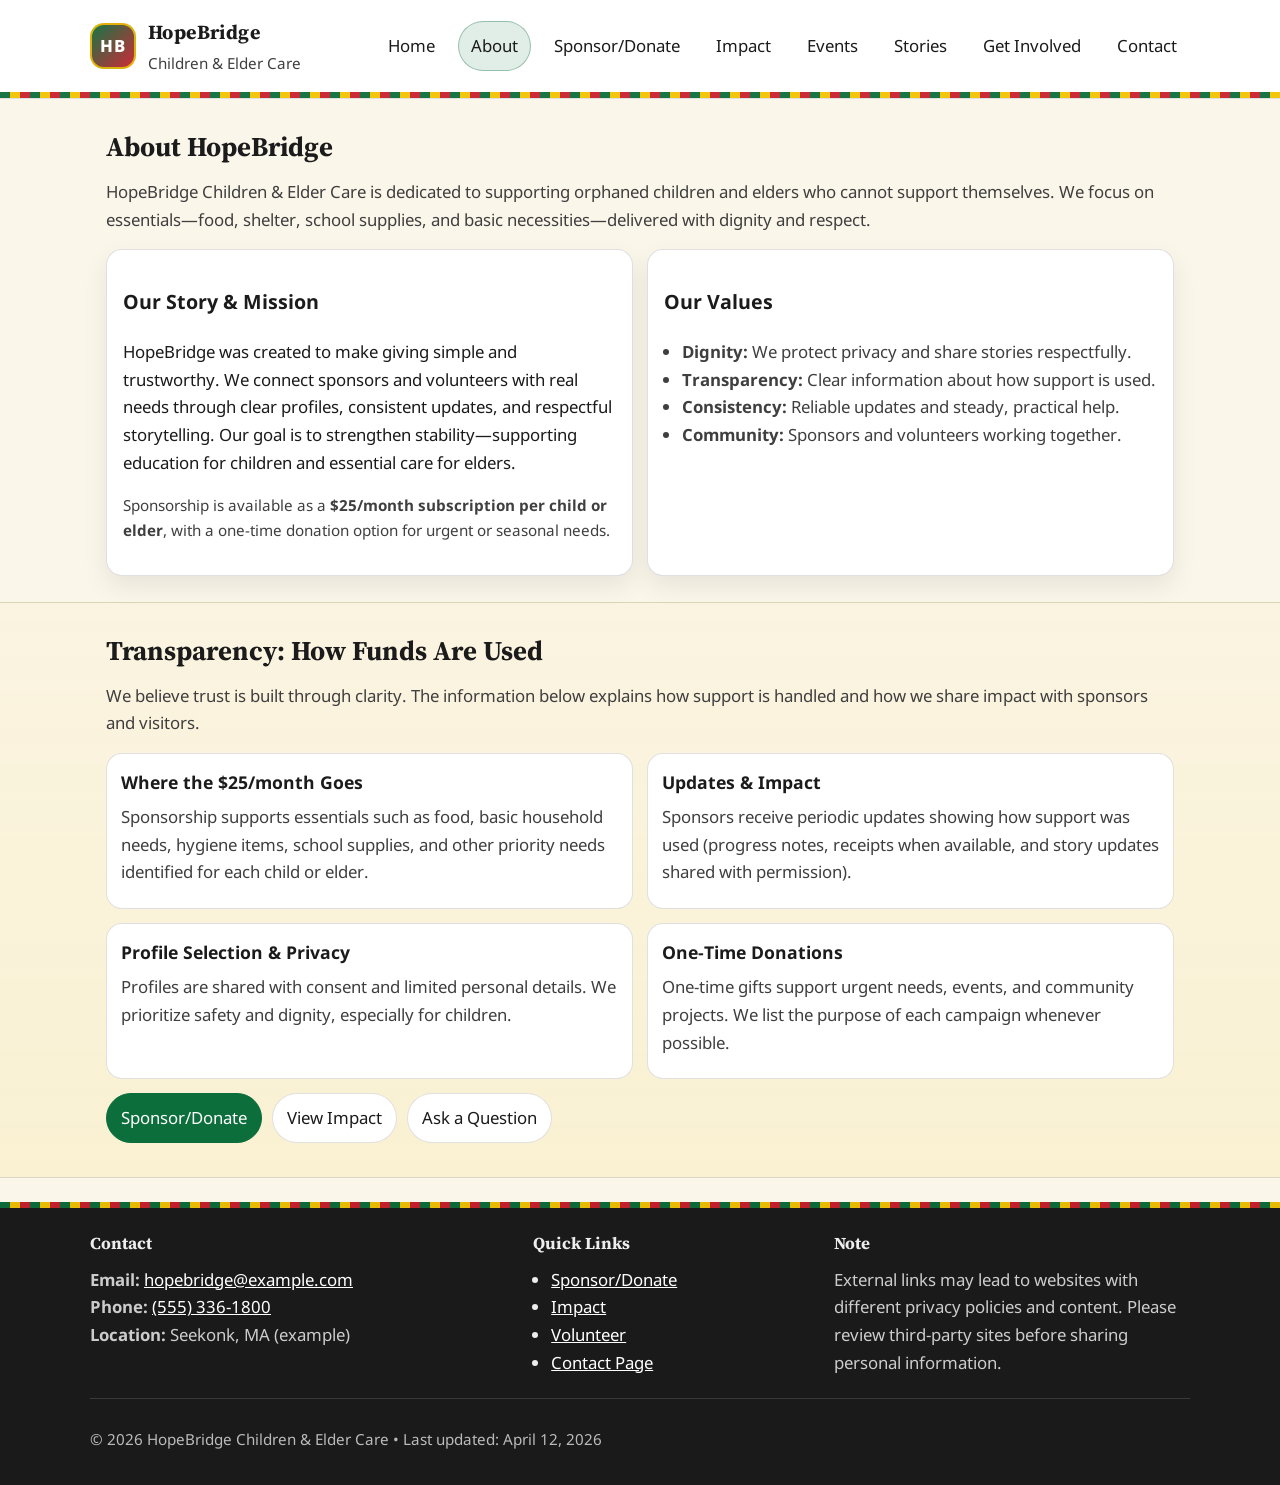
==== about/index.html @ 4f67c6a4 "intial commit" ====
<!doctype html>
<html lang="en">

<head>
    <meta charset="utf-8" />
    <meta name="viewport" content="width=device-width, initial-scale=1" />
    <title>About | HopeBridge Children &amp; Elder Care</title>
    <meta name="description" content="Learn HopeBridge’s story, mission, values, and how funds are used with transparency." />
    <link rel="stylesheet" href="../css/styles.css" />
</head>

<body>
    <a class="skip-link" href="#main">Skip to main content</a>

    <header class="site-header">
        <div class="wrap header-inner">
            <div class="brand">
                <div class="logo" aria-hidden="true">HB</div>
                <div>
                    <h1 class="site-title">HopeBridge</h1>
                    <p class="site-subtitle">Children &amp; Elder Care</p>
                </div>
            </div>

            <nav class="site-nav" aria-label="Primary navigation">
                <ul>
                    <li><a href="../index.html">Home</a></li>
                    <li><a href="index.html" aria-current="page">About</a></li>
                    <li><a href="../sponsor/index.html">Sponsor/Donate</a></li>
                    <li><a href="../impact.html">Impact</a></li>
                    <li><a href="../events.html">Events</a></li>
                    <li><a href="../stories/index.html">Stories</a></li>
                    <li><a href="../get-involved/index.html">Get Involved</a></li>
                    <li><a href="../contact.html">Contact</a></li>
                </ul>
            </nav>
        </div>
    </header>

    <main id="main">
        <section class="section">
            <div class="wrap">
                <h2 class="section-title">About HopeBridge</h2>
                <p class="section-lead">
                    HopeBridge Children &amp; Elder Care is dedicated to supporting orphaned children and elders who cannot support themselves. We focus on essentials—food, shelter, school supplies, and basic necessities—delivered with dignity and respect.
                </p>

                <div class="grid two">
                    <article class="card">
                        <h3>Our Story &amp; Mission</h3>
                        <p>
                            HopeBridge was created to make giving simple and trustworthy. We connect sponsors and volunteers with real needs through clear profiles, consistent updates, and respectful storytelling. Our goal is to strengthen stability—supporting education for children
                            and essential care for elders.
                        </p>
                        <p class="fineprint">
                            Sponsorship is available as a <strong>$25/month subscription per child or elder</strong>, with a one-time donation option for urgent or seasonal needs.
                        </p>
                    </article>

                    <article class="card">
                        <h3>Our Values</h3>
                        <ul class="checklist">
                            <li><strong>Dignity:</strong> We protect privacy and share stories respectfully.</li>
                            <li><strong>Transparency:</strong> Clear information about how support is used.</li>
                            <li><strong>Consistency:</strong> Reliable updates and steady, practical help.</li>
                            <li><strong>Community:</strong> Sponsors and volunteers working together.</li>
                        </ul>
                    </article>
                </div>
            </div>
        </section>

        <section class="section alt" id="transparency">
            <div class="wrap">
                <h2 class="section-title">Transparency: How Funds Are Used</h2>
                <p class="section-lead">
                    We believe trust is built through clarity. The information below explains how support is handled and how we share impact with sponsors and visitors.
                </p>

                <div class="grid two">
                    <article class="mini">
                        <h3>Where the $25/month Goes</h3>
                        <p>
                            Sponsorship supports essentials such as food, basic household needs, hygiene items, school supplies, and other priority needs identified for each child or elder.
                        </p>
                    </article>

                    <article class="mini">
                        <h3>Updates &amp; Impact</h3>
                        <p>
                            Sponsors receive periodic updates showing how support was used (progress notes, receipts when available, and story updates shared with permission).
                        </p>
                    </article>

                    <article class="mini">
                        <h3>Profile Selection &amp; Privacy</h3>
                        <p>
                            Profiles are shared with consent and limited personal details. We prioritize safety and dignity, especially for children.
                        </p>
                    </article>

                    <article class="mini">
                        <h3>One-Time Donations</h3>
                        <p>
                            One-time gifts support urgent needs, events, and community projects. We list the purpose of each campaign whenever possible.
                        </p>
                    </article>
                </div>

                <div class="cta-row" style="margin-top:14px;">
                    <a class="btn primary" href="../sponsor/index.html">Sponsor/Donate</a>
                    <a class="btn" href="../impact.html">View Impact</a>
                    <a class="btn" href="../contact.html">Ask a Question</a>
                </div>
            </div>
        </section>
    </main>

    <footer class="site-footer">
        <div class="wrap footer-inner">
            <div>
                <h2 class="footer-title">Contact</h2>
                <p class="footer-text">
                    <strong>Email:</strong> <a href="mailto:hopebridge@example.com">hopebridge@example.com</a><br />
                    <strong>Phone:</strong> <a href="tel:15553361800">(555) 336-1800</a><br />
                    <strong>Location:</strong> Seekonk, MA (example)
                </p>
            </div>

            <div>
                <h2 class="footer-title">Quick Links</h2>
                <ul class="footer-links">
                    <li><a href="../sponsor/index.html">Sponsor/Donate</a></li>
                    <li><a href="../impact.html">Impact</a></li>
                    <li><a href="../get-involved/index.html">Volunteer</a></li>
                    <li><a href="../contact.html">Contact Page</a></li>
                </ul>
            </div>

            <div>
                <h2 class="footer-title">Note</h2>
                <p class="footer-text">
                    External links may lead to websites with different privacy policies and content. Please review third-party sites before sharing personal information.
                </p>
            </div>
        </div>

        <div class="wrap footer-bottom">
            <p>© <span id="year">2026</span> HopeBridge Children &amp; Elder Care • Last updated: <time datetime="2026-04-12">April 12, 2026</time></p>
        </div>

        <script>
            document.getElementById("year").textContent = new Date().getFullYear();
        </script>
    </footer>
</body>

</html>
---- css/styles.css ----
/* HopeBridge – Ethiopian-inspired theme (clean + accessible) */

@import url("https://fonts.googleapis.com/css2?family=Noto+Sans+Ethiopic:wght@400;600;700&family=Source+Serif+4:opsz,wght@8..60,400;8..60,600&display=swap");
:root {
    /* Warm neutral base */
    --bg: #fbf6ea;
    /* warm parchment */
    --surface: #ffffff;
    /* cards */
    --ink: #1b1b1b;
    /* main text */
    --muted: #3f3f3f;
    /* secondary text */
    --border: rgba(0, 0, 0, 0.12);
    --shadow: 0 10px 25px rgba(0, 0, 0, 0.08);
    --radius: 16px;
    --max: 1100px;
    /* Ethiopian-inspired accents (flag-inspired, tuned for accessibility) */
    --green: #0b6e3b;
    --gold: #f2c300;
    --red: #c91f2d;
    /* Primary/secondary brand usage */
    --brand: var(--green);
    --accent: var(--red);
    /* “Tibeb” inspired stripe */
    --tibeb: repeating-linear-gradient( 90deg, rgba(11, 110, 59, 0.95) 0 10px, rgba(242, 195, 0, 0.95) 10px 20px, rgba(201, 31, 45, 0.95) 20px 30px);
}

* {
    box-sizing: border-box;
}

html {
    scroll-behavior: smooth;
}

body {
    margin: 0;
    background: var(--bg);
    color: var(--ink);
    font-family: "Noto Sans Ethiopic", system-ui, -apple-system, Segoe UI, Roboto, Arial, sans-serif;
    font-size: 1.05rem;
    line-height: 1.65;
}


/* Layout helpers */

.wrap {
    max-width: var(--max);
    margin: 0 auto;
    padding: 0 16px;
}


/* Skip link */

.skip-link {
    position: absolute;
    left: -9999px;
    top: 12px;
    background: #000;
    color: #fff;
    padding: 10px 12px;
    border-radius: 12px;
    text-decoration: underline;
}

.skip-link:focus {
    left: 12px;
}


/* Header + Ethiopian stripe accent */

.site-header {
    background: var(--surface);
    border-bottom: 1px solid var(--border);
    position: relative;
}

.site-header::after {
    content: "";
    display: block;
    height: 6px;
    background: var(--tibeb);
}


/* Header inner */

.header-inner {
    display: flex;
    gap: 18px;
    align-items: center;
    justify-content: space-between;
    padding: 16px 0;
    flex-wrap: wrap;
}

.brand {
    display: flex;
    align-items: center;
    gap: 12px;
}


/* Simple “HB” mark with Ethiopian colors */

.logo {
    width: 46px;
    height: 46px;
    border-radius: 14px;
    background: linear-gradient(135deg, rgba(11, 110, 59, 0.95), rgba(201, 31, 45, 0.95));
    color: #fff;
    display: grid;
    place-items: center;
    font-weight: 800;
    letter-spacing: 0.06em;
    border: 2px solid rgba(242, 195, 0, 0.85);
}

.site-title {
    margin: 0;
    font-size: 1.25rem;
    letter-spacing: 0.02em;
    font-family: "Source Serif 4", Georgia, serif;
    /* elegant, calm */
}

.site-subtitle {
    margin: 2px 0 0;
    color: var(--muted);
    font-size: 0.95rem;
}


/* Navigation */

.site-nav ul {
    list-style: none;
    margin: 0;
    padding: 0;
    display: flex;
    gap: 10px;
    flex-wrap: wrap;
}

.site-nav a {
    display: inline-block;
    padding: 10px 12px;
    border-radius: 999px;
    text-decoration: none;
    color: var(--ink);
    border: 1px solid transparent;
}

.site-nav a:hover {
    border-color: var(--border);
    background: rgba(11, 110, 59, 0.06);
}

.site-nav a[aria-current="page"] {
    border-color: rgba(11, 110, 59, 0.35);
    background: rgba(11, 110, 59, 0.12);
}


/* Sections */

.section {
    padding: 26px 0;
}


/* Soft “woven” feeling without being busy */

.section.alt {
    background: linear-gradient(0deg, rgba(242, 195, 0, 0.10), rgba(242, 195, 0, 0.04));
    border-top: 1px solid var(--border);
    border-bottom: 1px solid var(--border);
}

.section-title {
    margin: 0 0 8px;
    font-size: 1.7rem;
    font-family: "Source Serif 4", Georgia, serif;
}

.section-lead {
    margin: 0 0 16px;
    color: var(--muted);
}


/* Hero */

.hero {
    padding: 34px 0;
}

.hero-inner {
    display: grid;
    grid-template-columns: 1.35fr 0.65fr;
    gap: 18px;
    align-items: start;
}

.hero-copy h2 {
    margin: 0 0 10px;
    font-size: 2.05rem;
    line-height: 1.15;
    font-family: "Source Serif 4", Georgia, serif;
}

.hero-copy p {
    margin: 0 0 16px;
    color: var(--muted);
}

.fineprint {
    font-size: 0.95rem;
    color: var(--muted);
}


/* Cards */

.card,
.hero-card {
    background: var(--surface);
    border: 1px solid var(--border);
    border-radius: var(--radius);
    padding: 16px;
    box-shadow: var(--shadow);
}

.hero-card h3 {
    margin: 0 0 10px;
}


/* Lists */

.checklist {
    margin: 0 0 10px;
    padding-left: 18px;
    color: var(--muted);
}


/* Buttons */

.cta-row {
    display: flex;
    gap: 10px;
    flex-wrap: wrap;
    margin-bottom: 8px;
}

.btn {
    display: inline-block;
    text-decoration: none;
    padding: 10px 14px;
    border-radius: 999px;
    border: 1px solid var(--border);
    color: var(--ink);
    background: var(--surface);
}

.btn.primary {
    background: var(--brand);
    border-color: var(--brand);
    color: #fff;
}

.btn.primary:hover {
    filter: brightness(0.96);
}

.btn:hover {
    background: rgba(11, 110, 59, 0.06);
}


/* Links */

.text-link {
    color: var(--accent);
    text-decoration: none;
    font-weight: 700;
}

.text-link:hover {
    text-decoration: underline;
}


/* Two/three column grids */

.grid {
    display: grid;
    gap: 14px;
    grid-template-columns: repeat(3, 1fr);
}

.grid.two {
    grid-template-columns: repeat(2, 1fr);
}

.split {
    display: grid;
    gap: 18px;
    grid-template-columns: 1fr 1fr;
}

.list-cards {
    display: grid;
    gap: 12px;
}

.mini {
    background: var(--surface);
    border: 1px solid var(--border);
    border-radius: var(--radius);
    padding: 14px;
}

.mini h3 {
    margin: 0 0 6px;
    font-size: 1.1rem;
}

.mini p {
    margin: 0 0 8px;
    color: var(--muted);
}


/* Footer with stripe */

.site-footer {
    margin-top: 24px;
    background: #1a1a1a;
    color: rgba(255, 255, 255, 0.92);
    position: relative;
}

.site-footer::before {
    content: "";
    display: block;
    height: 6px;
    background: var(--tibeb);
}

.footer-inner {
    padding: 22px 0;
    display: grid;
    gap: 16px;
    grid-template-columns: 1.2fr 0.8fr 1fr;
}

.footer-title {
    margin: 0 0 8px;
    font-size: 1.05rem;
    font-family: "Source Serif 4", Georgia, serif;
}

.footer-text {
    margin: 0;
    color: rgba(255, 255, 255, 0.78);
}

.footer-links {
    margin: 0;
    padding-left: 18px;
}

.site-footer a {
    color: #ffffff;
}

.footer-bottom {
    border-top: 1px solid rgba(255, 255, 255, 0.14);
    padding: 12px 0 18px;
    color: rgba(255, 255, 255, 0.70);
    font-size: 0.95rem;
}


/* Responsive */

@media (max-width: 900px) {
    .hero-inner {
        grid-template-columns: 1fr;
    }
    .grid {
        grid-template-columns: 1fr;
    }
    .grid.two {
        grid-template-columns: 1fr;
    }
    .split {
        grid-template-columns: 1fr;
    }
    .footer-inner {
        grid-template-columns: 1fr;
    }
}
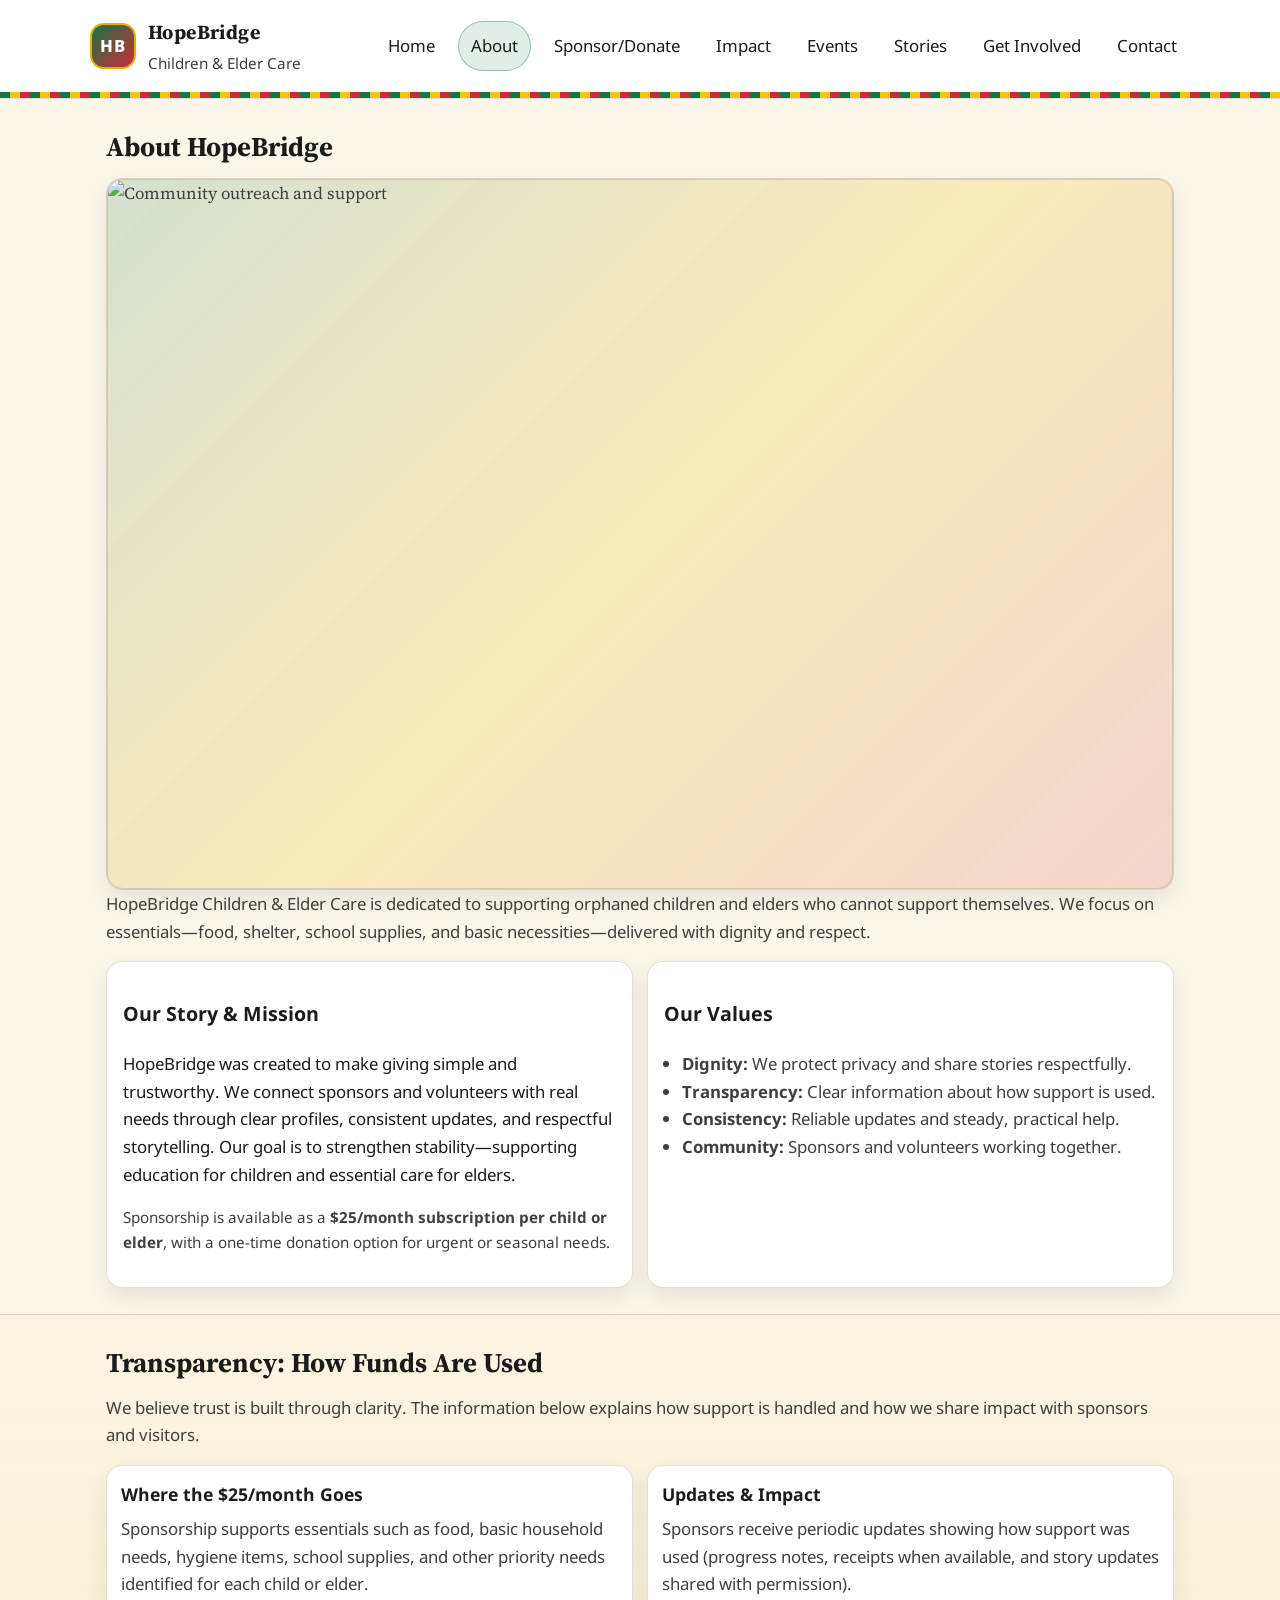
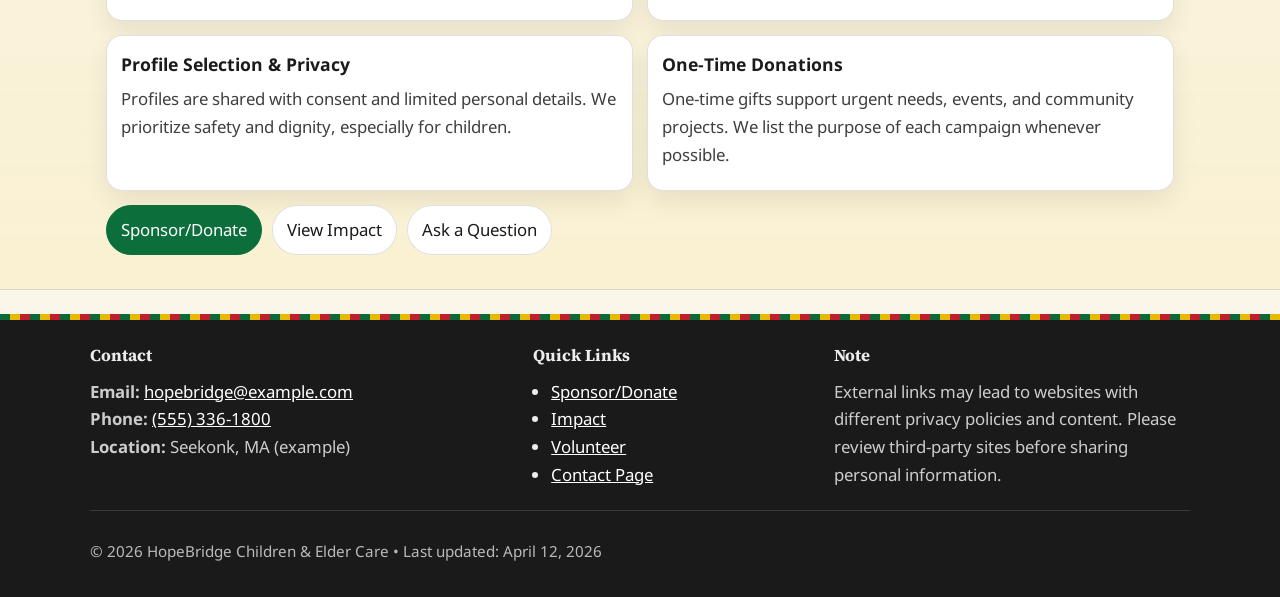
==== commit 0062cf29: "update the dropdown button and add js link" ====
--- a/about/index.html
+++ b/about/index.html
@@ -22,6 +22,12 @@
                 </div>
             </div>
 
+            <button id="burger" class="burger" type="button" aria-label="Open menu" aria-expanded="false" aria-controls="primary-nav">
+                <span class="burger-bar"></span>
+                <span class="burger-bar"></span>
+                <span class="burger-bar"></span>
+            </button>
+
             <nav class="site-nav" aria-label="Primary navigation">
                 <ul>
                     <li><a href="../index.html">Home</a></li>
@@ -41,7 +47,11 @@
         <section class="section">
             <div class="wrap">
                 <h2 class="section-title">About HopeBridge</h2>
+                <div class="photo-frame">
+                    <img src="../images/IMG_9915.JPG" alt="Community outreach and support" class="photo-frame img">
+                </div>
                 <p class="section-lead">
+
                     HopeBridge Children &amp; Elder Care is dedicated to supporting orphaned children and elders who cannot support themselves. We focus on essentials—food, shelter, school supplies, and basic necessities—delivered with dignity and respect.
                 </p>
 
@@ -153,6 +163,7 @@
             document.getElementById("year").textContent = new Date().getFullYear();
         </script>
     </footer>
+    <script src="../js/main.js"></script>
 </body>
 
 </html>
--- a/css/styles.css
+++ b/css/styles.css
@@ -1,29 +1,25 @@
-/* HopeBridge – Ethiopian-inspired theme (clean + accessible) */
+/* HopeBridge - Ethiopian-inspired theme (clean + accessible) */
 
 @import url("https://fonts.googleapis.com/css2?family=Noto+Sans+Ethiopic:wght@400;600;700&family=Source+Serif+4:opsz,wght@8..60,400;8..60,600&display=swap");
 :root {
-    /* Warm neutral base */
     --bg: #fbf6ea;
-    /* warm parchment */
     --surface: #ffffff;
-    /* cards */
     --ink: #1b1b1b;
-    /* main text */
     --muted: #3f3f3f;
-    /* secondary text */
     --border: rgba(0, 0, 0, 0.12);
+    --border-strong: rgba(0, 0, 0, 0.25);
     --shadow: 0 10px 25px rgba(0, 0, 0, 0.08);
+    --shadow-lift: 0 14px 32px rgba(0, 0, 0, 0.12);
     --radius: 16px;
+    --radius-sm: 8px;
     --max: 1100px;
-    /* Ethiopian-inspired accents (flag-inspired, tuned for accessibility) */
+    --transition: 0.25s ease;
     --green: #0b6e3b;
     --gold: #f2c300;
     --red: #c91f2d;
-    /* Primary/secondary brand usage */
     --brand: var(--green);
     --accent: var(--red);
-    /* “Tibeb” inspired stripe */
-    --tibeb: repeating-linear-gradient( 90deg, rgba(11, 110, 59, 0.95) 0 10px, rgba(242, 195, 0, 0.95) 10px 20px, rgba(201, 31, 45, 0.95) 20px 30px);
+    --tibeb: repeating-linear-gradient(90deg, rgba(11, 110, 59, 0.95) 0 10px, rgba(242, 195, 0, 0.95) 10px 20px, rgba(201, 31, 45, 0.95) 20px 30px);
 }
 
 * {
@@ -43,17 +39,11 @@
     line-height: 1.65;
 }
 
-
-/* Layout helpers */
-
 .wrap {
     max-width: var(--max);
     margin: 0 auto;
     padding: 0 16px;
 }
-
-
-/* Skip link */
 
 .skip-link {
     position: absolute;
@@ -70,9 +60,6 @@
     left: 12px;
 }
 
-
-/* Header + Ethiopian stripe accent */
-
 .site-header {
     background: var(--surface);
     border-bottom: 1px solid var(--border);
@@ -85,9 +72,6 @@
     height: 6px;
     background: var(--tibeb);
 }
-
-
-/* Header inner */
 
 .header-inner {
     display: flex;
@@ -104,9 +88,6 @@
     gap: 12px;
 }
 
-
-/* Simple “HB” mark with Ethiopian colors */
-
 .logo {
     width: 46px;
     height: 46px;
@@ -118,6 +99,7 @@
     font-weight: 800;
     letter-spacing: 0.06em;
     border: 2px solid rgba(242, 195, 0, 0.85);
+    flex-shrink: 0;
 }
 
 .site-title {
@@ -125,7 +107,6 @@
     font-size: 1.25rem;
     letter-spacing: 0.02em;
     font-family: "Source Serif 4", Georgia, serif;
-    /* elegant, calm */
 }
 
 .site-subtitle {
@@ -135,7 +116,41 @@
 }
 
 
-/* Navigation */
+/* Burger button */
+
+.burger {
+    display: none;
+    background: none;
+    border: 1px solid var(--border-strong);
+    border-radius: var(--radius-sm);
+    cursor: pointer;
+    padding: 7px 10px;
+    flex-direction: column;
+    gap: 5px;
+    flex-shrink: 0;
+}
+
+.burger-bar {
+    display: block;
+    width: 22px;
+    height: 2px;
+    background: var(--green);
+    border-radius: 2px;
+    transition: transform var(--transition), opacity var(--transition);
+}
+
+.burger[aria-expanded="true"] .burger-bar:nth-child(1) {
+    transform: translateY(7px) rotate(45deg);
+}
+
+.burger[aria-expanded="true"] .burger-bar:nth-child(2) {
+    opacity: 0;
+    transform: scaleX(0);
+}
+
+.burger[aria-expanded="true"] .burger-bar:nth-child(3) {
+    transform: translateY(-7px) rotate(-45deg);
+}
 
 .site-nav ul {
     list-style: none;
@@ -165,15 +180,9 @@
     background: rgba(11, 110, 59, 0.12);
 }
 
-
-/* Sections */
-
 .section {
     padding: 26px 0;
 }
-
-
-/* Soft “woven” feeling without being busy */
 
 .section.alt {
     background: linear-gradient(0deg, rgba(242, 195, 0, 0.10), rgba(242, 195, 0, 0.04));
@@ -191,9 +200,6 @@
     margin: 0 0 16px;
     color: var(--muted);
 }
-
-
-/* Hero */
 
 .hero {
     padding: 34px 0;
@@ -224,32 +230,99 @@
 }
 
 
-/* Cards */
+/* Cards with hover lift */
 
 .card,
-.hero-card {
+.hero-card,
+.mini {
     background: var(--surface);
     border: 1px solid var(--border);
     border-radius: var(--radius);
+    box-shadow: var(--shadow);
+    transition: transform var(--transition), box-shadow var(--transition);
+}
+
+.card,
+.hero-card {
     padding: 16px;
-    box-shadow: var(--shadow);
+}
+
+.mini {
+    padding: 14px;
+}
+
+.card:hover,
+.mini:hover {
+    transform: translateY(-4px);
+    box-shadow: var(--shadow-lift);
 }
 
 .hero-card h3 {
     margin: 0 0 10px;
 }
 
-
-/* Lists */
+.mini h3 {
+    margin: 0 0 6px;
+    font-size: 1.1rem;
+}
+
+.mini p {
+    margin: 0 0 8px;
+    color: var(--muted);
+}
+
+
+/* Photo frame with hover zoom */
+
+.photo-figure {
+    margin: 0;
+}
+
+.photo-frame {
+    width: 100%;
+    aspect-ratio: 3 / 2;
+    border-radius: var(--radius);
+    overflow: hidden;
+    border: 1px solid var(--border);
+    box-shadow: var(--shadow);
+    background: linear-gradient(135deg, rgba(11, 110, 59, 0.08), rgba(242, 195, 0, 0.10), rgba(201, 31, 45, 0.08));
+    display: grid;
+    place-items: center;
+    color: var(--muted);
+    font-family: "Source Serif 4", Georgia, serif;
+    font-size: 1.05rem;
+}
+
+.photo-frame img {
+    width: 100%;
+    height: 100%;
+    object-fit: cover;
+    display: block;
+    transition: transform 0.5s ease;
+}
+
+.photo-frame:hover img {
+    transform: scale(1.06);
+}
+
+.photo-figure figcaption {
+    margin-top: 8px;
+    color: var(--muted);
+    font-size: 0.95rem;
+    text-align: center;
+}
+
+.photo-frame.portrait {
+    aspect-ratio: 2 / 3;
+    max-width: 420px;
+    margin: 0 auto;
+}
 
 .checklist {
     margin: 0 0 10px;
     padding-left: 18px;
     color: var(--muted);
 }
-
-
-/* Buttons */
 
 .cta-row {
     display: flex;
@@ -266,6 +339,7 @@
     border: 1px solid var(--border);
     color: var(--ink);
     background: var(--surface);
+    transition: background var(--transition), filter var(--transition);
 }
 
 .btn.primary {
@@ -282,9 +356,6 @@
     background: rgba(11, 110, 59, 0.06);
 }
 
-
-/* Links */
-
 .text-link {
     color: var(--accent);
     text-decoration: none;
@@ -295,9 +366,6 @@
     text-decoration: underline;
 }
 
-
-/* Two/three column grids */
-
 .grid {
     display: grid;
     gap: 14px;
@@ -318,26 +386,6 @@
     display: grid;
     gap: 12px;
 }
-
-.mini {
-    background: var(--surface);
-    border: 1px solid var(--border);
-    border-radius: var(--radius);
-    padding: 14px;
-}
-
-.mini h3 {
-    margin: 0 0 6px;
-    font-size: 1.1rem;
-}
-
-.mini p {
-    margin: 0 0 8px;
-    color: var(--muted);
-}
-
-
-/* Footer with stripe */
 
 .site-footer {
     margin-top: 24px;
@@ -388,22 +436,91 @@
 }
 
 
-/* Responsive */
+/* Tablet */
 
 @media (max-width: 900px) {
-    .hero-inner {
-        grid-template-columns: 1fr;
-    }
-    .grid {
-        grid-template-columns: 1fr;
-    }
-    .grid.two {
-        grid-template-columns: 1fr;
-    }
-    .split {
-        grid-template-columns: 1fr;
-    }
+    .hero-inner,
+    .grid,
+    .grid.two,
+    .split,
     .footer-inner {
         grid-template-columns: 1fr;
     }
+}
+
+
+/* Mobile - burger menu */
+
+@media (max-width: 768px) {
+    .burger {
+        display: flex;
+    }
+    .site-nav {
+        display: none;
+        position: absolute;
+        top: 100%;
+        right: 16px;
+        width: 240px;
+        background: #ffffff;
+        border-radius: 14px;
+        box-shadow: 0 12px 30px rgba(0, 0, 0, 0.15);
+        padding: 8px 0;
+        z-index: 1000;
+    }
+    .site-nav.active {
+        display: block;
+    }
+    .site-nav ul {
+        flex-direction: column;
+        gap: 0;
+    }
+    .site-nav li {
+        border-bottom: 1px solid #eee;
+    }
+    .site-nav li:last-child {
+        border-bottom: none;
+    }
+    .site-nav a {
+        display: block;
+        padding: 12px 18px;
+        font-weight: 500;
+    }
+    .site-nav a:hover {
+        background: rgba(11, 110, 59, 0.08);
+    }
+}
+
+
+/* Small phones */
+
+@media (max-width: 600px) {
+    .photo-frame {
+        aspect-ratio: 4 / 3;
+        border-radius: 12px;
+    }
+    .photo-frame.portrait {
+        aspect-ratio: 3 / 4;
+        max-width: 280px;
+    }
+}
+
+
+/* Reduced motion */
+
+@media (prefers-reduced-motion: reduce) {
+    .photo-frame img,
+    .card,
+    .mini,
+    .btn,
+    .burger-bar {
+        transition: none;
+    }
+    .photo-frame:hover img,
+    .card:hover,
+    .mini:hover {
+        transform: none;
+    }
+    html {
+        scroll-behavior: auto;
+    }
 }
